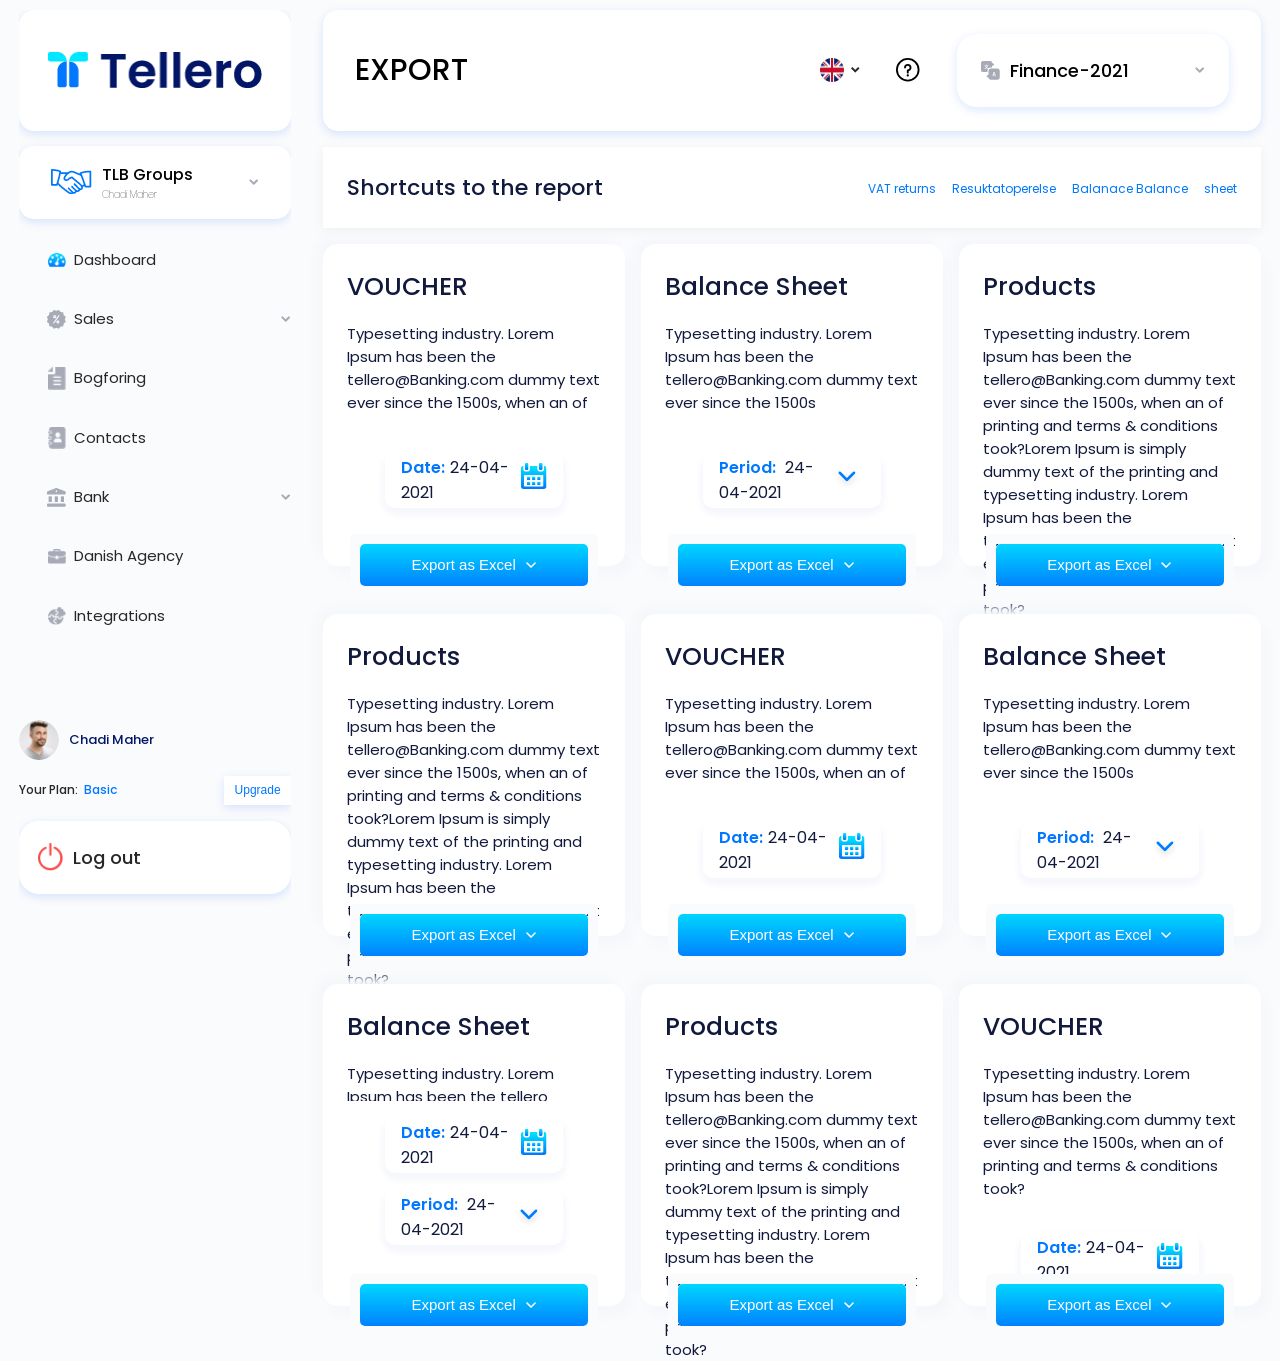
==== export.html @ 81c3078b "First Commit" ====
<!DOCTYPE html>
<html lang="en">

<head>
    <meta charset="UTF-8">
    <meta http-equiv="X-UA-Compatible" content="IE=edge">
    <meta name="viewport" content="width=device-width, initial-scale=1.0">
 
   
    <link rel="stylesheet" href="./css/Common.css">
    <link rel="stylesheet" href="./css/bank.css">
    <link rel="stylesheet" href="./css/export.css">

    <link
        href="https://fonts.googleapis.com/css2?family=Poppins:ital,wght@0,100;0,200;0,300;0,400;0,500;0,600;0,700;0,800;0,900;1,200;1,300;1,600&display=swap"
        rel="stylesheet">

    <link rel="stylesheet" href="https://pro.fontawesome.com/releases/v5.10.0/css/all.css"
        integrity="sha384-AYmEC3Yw5cVb3ZcuHtOA93w35dYTsvhLPVnYs9eStHfGJvOvKxVfELGroGkvsg+p" crossorigin="anonymous" />


    <title>Tellero</title>
</head>

<body>
    <div class="export-container">
      <div class="sidebar-wrapper">
        <div class="image-wrapper">
          <img src="./images/close.png" alt="">
        </div>
        <aside>
         
          <div class="logo-wrapper">
           <img src="images/main-logo.png" />
           
          </div>
  
          <div class="side-group-drop-down">
            <div class="side-group-head">
              <img src="./images/hand-shake.png" alt="">
              <div class="presentation">
                <h3>TLB Groups</h3>
                <p>Chadi Maher</p>
              </div>
              <img src="./images/aside-drop-down-gray-icon.png" alt="">
            </div>
          </div>
  
          <nav>
           <li class="nav-item">
               <a class="nav-link" href="#"> <div>
                   <img src="images/dashboard.png" />
               </div><span>Dashboard</span></a>
           </li>
  
           <li class="nav-item">
             <div class="item-head sales-item-head">
               <div><img src="images/discount.png" /></div>
               <p>Sales</p>
               <img src="./images/aside-drop-down-gray-icon.png" alt="">
             </div>
             <ul class="sales-contact">
               <li>
                 Current
               </li>
               <li>
                 All
               </li>
               <li>
                 Offer
               </li>
               <li>
                 Products
               </li>
               <li>
                 Subscription
               </li>
             </ul>
           </li>
           <li class="nav-item">
               <a class="nav-link" href="#">
                    <div>
                       <img
                       src="images/invoice.png" />
                    </div>
                       
                       <span>Bogforing</span></a>
           </li>
         
           <li class="nav-item">
               <a class="nav-link" href="#"><div>
                   <img
                   src="images/notebook-of-contacts.png" />
               </div><span>Contacts</span></a>
           </li>
  
           <li class="nav-item">
             <div class="item-head">
               <div><img src="images/bank-icon.png" /></div>
               <p>Bank</p>
               <img src="./images/aside-drop-down-gray-icon.png" alt="">
             </div>
           </li>
  
  
           <li class="nav-item">
               <a class="nav-link" href="#"><div>
                   <img
                   src="images/Tellero icons white-6.png" />
               </div><span>Danish Agency</span></a>
           </li>
           <li class="nav-item">
             <a class="nav-link" href="#"> <div>
                 <img src="images/skill-development.png" />
             </div><span>Integrations</span></a>
         </li>
          </nav>
  
          <div class="aside-bottom">
              <div class="profile-container">
               <img src="images/profile.png" />
               <p>Chadi Maher</p>
              </div>
              <div class="plan">
               <p>Your Plan: <span> Basic</span></p>
               <button type="button" class="btn btn-white">Upgrade</button>
              </div>
              <div class="logout">
               <a href="#"><img
                       src="images/signoff.png" /> Log out</a>
           </div>
          </div>
      </aside>
      </div>
       <section class="export-body">
        <div class="mobile-header">
          <img src="images/main-logo.png" />
          <img src="./images/humberger.png" alt="" class="burger-menu">
         </div>
        <div class="export-body-top">
            <div class="left">
      
                <h1>export</h1>
            </div>
            <div class="left-arrow-icon-mbl">
              <img src="./images/arrow-left.png" alt="">
            </div>
           <div class="right right-top">
            <div class="right-arrow-icon-mbl">
              <img src="./images/arrow-right.png" alt="">
            </div>
             <div class="country-dropdown">
               <div class="country-dropdown-head">
                 <img src="./images/flag.png" alt="">
                 <img src="./images/flag-drop-down.png" alt="">
               </div>
             </div>

            <!-- info icon -->
            <svg id="information" xmlns="http://www.w3.org/2000/svg" width="23.546" height="23.546" viewBox="0 0 23.546 23.546">
              <g id="Group_2309" data-name="Group 2309">
                <g id="Group_2308" data-name="Group 2308">
                  <circle id="Ellipse_1419" data-name="Ellipse 1419" cx="1.15" cy="1.15" r="1.15" transform="translate(10.623 16.257)" fill="#000"/>
                  <path id="Path_2082" data-name="Path 2082" d="M11.773,0A11.773,11.773,0,1,0,23.546,11.773,11.767,11.767,0,0,0,11.773,0Zm0,21.707a9.934,9.934,0,1,1,9.934-9.934A9.928,9.928,0,0,1,11.773,21.707Z" fill="#000"/>
                  <path id="Path_2083" data-name="Path 2083" d="M179.679,128.5A3.683,3.683,0,0,0,176,132.179a.92.92,0,0,0,1.84,0,1.84,1.84,0,1,1,1.84,1.84.92.92,0,0,0-.92.92v2.3a.92.92,0,0,0,1.84,0v-1.5a3.679,3.679,0,0,0-.92-7.242Z" transform="translate(-167.906 -122.59)" fill="#000"/>
                </g>
              </g>
            </svg>


            <div class="finance-dropdown">
              <div class="finance-dropdown-head">
                <img src="./images/translate.png" alt="">
                <h4>Finance-2021</h4>
                <img src="./images/aside-drop-down-gray-icon.png" alt="">
              </div>
              <ul class="finance-dropdown-content">
                    <li>
                      Finance Year 2021
                    </li>
                    <li>
                      Create new Finance Year
                    </li>
              </ul>
            </div>
           </div>
        </div>


        <div class="report-shortcut">
          <h2>Shortcuts to the report</h2>
          <div class="left-arrow-icon-mbl-shoutcut">
            <img src="./images/arrow-left.png" alt="">
          </div>
          <nav>
            
              <div class="right-arrow-icon-mbl-shoutcut">
                <img src="./images/arrow-right.png" alt="">
              </div>
            
            <li>
              <a href="#">
                VAT returns 
              </a>
            </li>
            <li>
              <a href="#">
                Resuktatoperelse
              </a>
            </li>
            <li>
              <a href="#">
                Balanace Balance
              </a>
            </li>
            <li>
              <a href="#">
                sheet
              </a>
            </li>
           
          </nav>
        </div>


        <form class="boxes">
          <div class="box date-box">
           <div class="presentation">
            <h1>VOUCHER</h1>
            <p>Typesetting industry. Lorem Ipsum has been the tellero@Banking.com dummy text ever since the 1500s, when an of printing and terms & conditions took?</p>
           </div>
            <div class="input-wrapper">
              <p>Date:<span>24-04-2021</span></p>
              <div class="image-wrapper">
                <img src="./images/calendar (1).png" alt="">
              </div>
            </div>

            <div class="button-wrapper">
              <button>
                Export as Excel
                <img src="./images/Group 2412.png" alt="">
              </button>
            </div>
          </div>

          <div class="box date-box">
            <div class="presentation">
             <h1>Balance Sheet</h1>
             <p>Typesetting industry. Lorem Ipsum has been the tellero@Banking.com dummy text ever since the 1500s</p>
            </div>
             <div class="input-wrapper">
               <p>Period: <span>24-04-2021</span></p>
               <img src="./images/Group Copy.png" alt="">
             </div>
 
             <div class="button-wrapper">
               <button>
                 Export as Excel
                 <img src="./images/Group 2412.png" alt="">
               </button>
             </div>
           </div>

           <div class="box">
            <div class="presentation">
             <h1>Products</h1>
             <p>Typesetting industry. Lorem Ipsum has been the tellero@Banking.com dummy text ever since the 1500s, when an of printing and terms & conditions took?Lorem Ipsum is simply dummy text of the printing and typesetting industry. Lorem Ipsum has been the tellero@Banking.com dummy text ever since the 1500s, when an of printing and terms & conditions took?</p>
            </div>
            
 
             <div class="button-wrapper">
               <button>
                 Export as Excel
                 <img src="./images/Group 2412.png" alt="">
               </button>
             </div>
           </div>

           <div class="box">
            <div class="presentation">
             <h1>Products</h1>
             <p>Typesetting industry. Lorem Ipsum has been the tellero@Banking.com dummy text ever since the 1500s, when an of printing and terms & conditions took?Lorem Ipsum is simply dummy text of the printing and typesetting industry. Lorem Ipsum has been the tellero@Banking.com dummy text ever since the 1500s, when an of printing and terms & conditions took?</p>
            </div>

             <div class="button-wrapper">
               <button>
                 Export as Excel
                 <img src="./images/Group 2412.png" alt="">
               </button>
             </div>
           </div>

           <div class="box date-box">
            <div class="presentation">
             <h1>VOUCHER</h1>
             <p>Typesetting industry. Lorem Ipsum has been the tellero@Banking.com dummy text ever since the 1500s, when an of printing and terms & conditions took?</p>
            </div>
             <div class="input-wrapper">
               <p>Date:<span>24-04-2021</span></p>
               <div class="image-wrapper">
                 <img src="./images/calendar (1).png" alt="">
               </div>
             </div>
 
             <div class="button-wrapper">
               <button>
                 Export as Excel
                 <img src="./images/Group 2412.png" alt="">
               </button>
             </div>
           </div>

           <div class="box date-box">
            <div class="presentation">
             <h1>Balance Sheet</h1>
             <p>Typesetting industry. Lorem Ipsum has been the tellero@Banking.com dummy text ever since the 1500s</p>
            </div>
             <div class="input-wrapper">
               <p>Period: <span>24-04-2021</span></p>
               <img src="./images/Group Copy.png" alt="">
             </div>
 
             <div class="button-wrapper">
               <button>
                 Export as Excel
                 <img src="./images/Group 2412.png" alt="">
               </button>
             </div>
           </div>

           <div class="box two-input-box">
            <div class="presentation">
             <h1>Balance Sheet</h1>
             <p>Typesetting industry. Lorem Ipsum has been the tellero</p>
            </div>  <div class="input-wrapper">
              <p>Date:<span>24-04-2021</span></p>
              <div class="image-wrapper">
                <img src="./images/calendar (1).png" alt="">
              </div>
            </div>
             <div class="input-wrapper">
               <p>Period: <span>24-04-2021</span></p>
               <img src="./images/Group Copy.png" alt="">
             </div>
           
             <div class="button-wrapper">
               <button>
                 Export as Excel
                 <img src="./images/Group 2412.png" alt="">
               </button>
             </div>
           </div>


           <div class="box">
            <div class="presentation">
             <h1>Products</h1>
             <p>Typesetting industry. Lorem Ipsum has been the tellero@Banking.com dummy text ever since the 1500s, when an of printing and terms & conditions took?Lorem Ipsum is simply dummy text of the printing and typesetting industry. Lorem Ipsum has been the tellero@Banking.com dummy text ever since the 1500s, when an of printing and terms & conditions took?</p>
            </div>

             <div class="button-wrapper">
               <button>
                 Export as Excel
                 <img src="./images/Group 2412.png" alt="">
               </button>
             </div>
           </div> 
           
           
           <div class="box">
            <div class="presentation">
             <h1>VOUCHER</h1>
             <p>Typesetting industry. Lorem Ipsum has been the tellero@Banking.com dummy text ever since the 1500s, when an of printing and terms & conditions took?</p>
            </div>
             <div class="input-wrapper">
               <p>Date:<span>24-04-2021</span></p>
               <div class="image-wrapper">
                 <img src="./images/calendar (1).png" alt="">
               </div>
             </div>
 
             <div class="button-wrapper">
               <button>
                 Export as Excel
                 <img src="./images/Group 2412.png" alt="">
               </button>
             </div>
           </div>
        </form>


       </section>

    </div>
          

    <script src="./js/Events/MobileVersion.js"></script>
    <script src="./js/Events/Aside.js"></script>
    
    <script src="js/jquery-3.6.0.js"></script>
    <script src="js/bootstrap.min.js"></script>
</body>

</html>
---- css/Common.css ----
* {
  margin: 0;
  padding: 0;
  box-sizing: border-box;
}
nav,
ul {
  list-style: none;
}
a {
  text-decoration: none;
}
body {
  background-color: #fafbfc;
}
.bank-container,
.export-container,
.voucher-container {
  height: 100%;
  padding: 0.6rem 0rem;
  width: 97%;
  margin: auto;
  display: grid;
  grid-template-columns: 272px 1fr;
  grid-gap: 2rem;
  font-family: "Poppins";
}
/* .voucher-container {
  display: flex;
  height: 100%;
  padding: 0.6rem 0rem;
  width: 97%;
  margin: auto;
  font-family: "Poppins";
} */
aside {
  display: flex;
  flex-direction: column;
  padding-bottom: 1rem;
  position: relative;
  height: 100vh;
  position: sticky;
  top: 0.6rem;
  min-width: 272px;
  overflow-y: auto;
  /* background: red !important; */
}
aside::-webkit-scrollbar {
  display: none;
}
.sidebar-wrapper .image-wrapper {
  display: none;
  /* box-shadow: 0 3px 10px 0 rgb(33 108 252 / 16%); */
}
aside .logo-wrapper {
  display: flex;
  align-items: center;
  justify-content: center;

  padding: 19px 10px;
  background-color: #fff;
  margin-bottom: 15px;
  box-shadow: 0 3px 10px 0 rgb(33 108 252 / 16%);
  border: solid 1px #ffffff;
  min-height: 121px !important;
  border-radius: 15px;
}

aside .logo-wrapper img {
  width: 214px;
}
aside .logo-wrapper p {
  font-size: 30px;
  color: #021668;
  font-weight: 700;
  line-height: 0.5;
  padding-left: 5px;
}
.side-group-head {
  background-color: #fff;
  display: flex;
  align-items: center;
  justify-content: center;
  height: 73px;
  padding: 0rem 2rem;
  box-shadow: 0 3px 10px 0 rgb(33 108 252 / 16%);
  border-radius: 15px;
  cursor: pointer;
}
.side-group-head .presentation {
  flex: 1;

  margin-left: 10px;
}
.side-group-head h3 {
  font-size: 16px;
  font-weight: 500;
}
.side-group-head p {
  font-size: 10px;
  font-weight: lighter;
}
aside nav {
  margin-top: 30px;
  margin-bottom: 50px;
  padding-left: 20px;
}
aside nav > * + * {
  margin-top: 2.3rem;
}
.nav-item .item-head {
  display: flex;
  align-items: center;
}
.nav-item .item-head p {
  flex: 1;
}
.nav-item .item-head {
  cursor: pointer;
}
.nav-item ul {
  margin: 1rem 0rem;
  padding-left: 3rem;
}
.nav-item ul li {
  font-size: 14px;
  line-height: 1.5;
  color: #272727;
}
.nav-item ul > * + * {
  margin-top: 10px;
}
aside nav li a,
.nav-item .item-head p {
  display: flex;
  align-items: center;
  font-size: 15px;
  line-height: 1.5;
  color: #272727;
}
aside nav li a div,
.nav-item .item-head div {
  width: 35px;
  text-align: center;
  display: flex;
  align-items: center;
  justify-content: center;
}
aside nav li a div img {
  width: 18px;
}
.mobile-header {
  background-color: #fff;
  height: 74px;
  border-radius: 15px;
  display: flex;
  align-items: center;
  justify-content: space-between;
  padding: 0rem 1.5rem;
  margin-bottom: 1rem;
  display: none;
  /* width: 100px; */
}
.mobile-header > img:first-child {
  width: 156px;
}
.mobile-header > img:last-child {
  cursor: pointer;
}
.sales-contact {
  display: none;
}
.sales-contact li {
  cursor: pointer;
}
.sales-contact.active {
  display: block;
}
.aside-bottom {
  flex: 1;
  display: flex;
  flex-direction: column;
  justify-content: flex-end;
}
.aside-bottom .profile-container,
.aside-bottom .plan {
  display: flex;
  align-items: center;
}
.aside-bottom .profile-container img {
  width: 40px;
  height: 40px;
  border-radius: 50%;
  object-fit: cover;
}
.aside-bottom .profile-container p {
  font-size: 13px;
  line-height: 1.5px;
  font-weight: 500;
  color: #021668;
  margin-left: 10px;
}
.aside-bottom .plan {
  justify-content: space-between;
  margin: 1rem 0rem;
}
.aside-bottom .plan p {
  color: #272727;
  font-size: 12px;
  font-weight: 500;
}
.aside-bottom .plan p span {
  color: #0077ff;

  margin-left: 3px;
}
.aside-bottom .plan button {
  background-color: #fff;
  color: #0077ff !important;
  font-size: 12px !important;
  font-weight: 500 !important;
  box-shadow: 0 3px 10px 0 rgb(33 108 252 / 16%);
  border: solid 1px #ffffff;
  padding: 0.4rem 0.6rem;
}
.logout a {
  text-decoration: none;
  color: #272727;
  font-size: 18px;
  font-weight: 600;
  box-shadow: 0 3px 10px 0 rgb(33 108 252 / 16%);
  border: solid 1px #ffffff;
  background-color: #ffffff;
  padding: 10px 18px;
  display: block;
  width: 100%;
  height: 73px;
  display: flex;
  align-items: center;
  font-weight: 500;
  border-radius: 20px;
  justify-content: flex-start;
}
.logout a img {
  width: 25px;
  height: 28px;
  margin-right: 10px;
}

@media screen and (max-width: 1100px) {
  .bank-container,
  .export-container,
  .voucher-container {
    grid-template-columns: 1fr;
    width: 92%;
    overflow: hidden;
  }

  aside .logo-wrapper img {
    width: 200px;
  }
  .table-head .col7,
  .table-body .col7 {
    justify-content: center !important;
  }
  .mobile-header {
    padding: 0px 1rem;

    height: 65px;
    box-shadow: 0 3px 10px 0 rgb(33 108 252 / 16%);
  }
  .mobile-header > img:last-child {
    width: 32px;
  }
  .mobile-header > img:first-child {
    width: 130px;
  }
}
@media screen and (max-width: 780px) {
  .sidebar-wrapper {
    position: fixed;
    z-index: 10;

    width: 80%;
    left: -100%;
    height: 100vh;
    top: 0;
    transition: 0.3s ease all;
  }
  .sidebar-wrapper::after {
    width: 100vw;
    height: 100vh;
    background: rgba(0, 0, 0, 0.5);
    content: "";
    position: absolute;
    top: 0;
    left: 0;
    z-index: -2;
  }

  aside {
    background-color: #fff;

    width: 100%;
    padding: 2rem 3rem;
  }

  .mobile-header {
    display: flex;
  }
  .sidebar-wrapper .image-wrapper {
    position: absolute;
    right: -30px;
    z-index: 222;
    top: 10px;
    border-radius: 99px;
    background-color: rgb(255, 255, 255);
    width: 68px;
    height: 43px;
    display: flex;
    align-items: center;
    justify-content: center;
    cursor: pointer;
  }
  .sidebar-wrapper.active {
    left: 0%;
  }
}

@media screen and (max-width: 400px) {
  aside {
    padding: 2rem 1rem;
  }
}
---- css/bank.css ----
/* export-body-top */
.bank-container aside .aside-bottom {
  /* margin-top: 10rem; */
}
.bank-body,
.export-body {
  display: flex;
  flex-direction: column;
  /* width: 100%; */
  flex: 1;
}
.bank-body-top,
.export-body-top {
  justify-content: space-between;
  background-color: #fff;
  padding: 0.35rem 1rem;
  box-shadow: 0 3px 10px 0 rgb(33 108 252 / 16%);
}
.export-body-top {
  padding: 0.8rem 2rem;
  border-radius: 15px;
  height: 121px;
}
.right-arrow-icon-mbl,
.left-arrow-icon-mbl {
  display: none;
}
.bank-body-top .left img,
.export-body-top .left img {
  width: 60px;
}
.bank-body-top .left h1,
.export-body-top .left h1 {
  font-weight: 500;
  text-transform: uppercase;
  font-size: 30px;
}
.bank-body-top,
.bank-body-top .left,
.bank-body-top .right,
.export-body-top,
.export-body-top .left,
.export-body-top .right {
  display: flex;
  align-items: center;
}
.country-dropdown-head {
  display: flex;
  align-items: center;
  width: 40px;
  justify-content: space-between;
  /* margin-right: 1rem; */
  cursor: pointer;
}

.export-body-top .right svg {
  margin-right: 2.3rem;
  margin-left: 2.3rem;
}
.finance-dropdown {
  position: relative;

  /* margin-left: 1.5rem; */
}
.finance-dropdown-content {
  position: absolute;
  top: 110%;
  background-color: #fff;
  width: 100%;
  border-radius: 24px;
  z-index: 222;
  min-height: 112px;
  display: none;

  flex-direction: column;
  justify-content: center;
}
.finance-dropdown-content.active {
  display: flex;
}
.finance-dropdown-content li {
  font-size: 16px;
  padding: 0.5rem 2rem;
  cursor: pointer;
  border-radius: 15px;
}
.finance-dropdown-content li:hover {
  /* background-color: rgb(250, 250, 250); */
}
.finance-dropdown-head {
  width: 272px;
  height: 73px;
  padding: 0rem 1.5rem;
  display: flex;
  align-items: center;

  border-radius: 20px;
  box-shadow: 0 3px 10px 0 rgb(33 108 252 / 16%);
  cursor: pointer;
}
.finance-dropdown-head h4 {
  flex: 1;
  margin-left: 10px;
  font-size: 18px;
  font-weight: 500;
}
/* .bank-body-top .right li,
.export-body-top .right li {
  width: 40px;
  height: 40px;

  border-radius: 50%;
} */
/* .bank-body-top .right li,
.export-body-top .right li {
  justify-content: center;
  cursor: pointer;
} */
/* .bank-body-top .right li:hover,
.export-body-top .right li:hover {
  background: linear-gradient(to bottom, #01ddff, #0085ff);
}
.bank-body-top .right li:hover svg path,
.export-body-top .right li:hover svg path {
  fill: #fff;
  stroke: #fff;
} */
/* .bank-body-top .right li + li,
.export-body-top .right li + li {
  margin-left: 0.4rem;
} */
.bank-body-bottom,
.export-body-bottom {
  flex: 1;
  margin-top: 2rem;
}
.bank-advantages {
  width: 72%;
  height: 100%;
  background-color: #fff;
  padding: 3rem;
  padding-bottom: 1rem;
  border-radius: 20px;
  box-shadow: 7px 7px 10px #eff0f1, -7px -7px 10px #eff0f1;
  display: flex;
  position: relative;
  flex-direction: column;
}
.bank-connection-box-wrapper {
  position: absolute;
  top: 50%;
  width: 60%;
  right: -30%;
  transform: translateY(-50%);
  border-radius: 25px;
  background: linear-gradient(to right, #eceef3, #fafbfc, #fafbfc);
  height: 400px;
  display: flex;
  align-items: center;
}
.bank-connection-box {
  width: 95%;
  padding: 2rem 0rem;
  margin: auto;
  border-radius: 25px;
  background-color: #fff;

  height: 370px;
  display: flex;
  flex-direction: column;
  align-items: center;

  justify-content: center;
}
.bank-connection-box .add-connection-heading {
  display: flex;
  align-items: center;
  margin-top: 10px;
}
.bank-connection-box .add-connection-heading h1 {
  font-size: 20px;
  color: #11193c;
  margin-left: 10px;
}
.bank-connection-box small {
  color: #11193c;
  font-size: 12px;
}
.bank-connection-box button {
  border-radius: 5px;
  box-shadow: 0 0 26px 0 #01d6ff;
  background-image: linear-gradient(to right, #01e6ff, #0077ff);
  margin-top: 1.3rem;

  text-transform: capitalize;
  color: #fff;
  outline: none;
  border: 1px solid #fff;
  font-size: 16px;
  padding: 1rem 3rem;
  cursor: pointer;
}
.step-dots-img {
  margin-top: 1.5rem;
}
.bank-advantages ul {
  width: 70%;
  padding-left: 2rem;
}
.bank-advantages ul li {
  display: flex;
  align-items: flex-start;
}
.bank-advantages ul li + li {
  margin-top: 5rem;
}
.bank-advantages ul li img {
  margin-right: 10px;
}
.bank-advantages ul li h3 {
  color: #11193c;
  font-size: 18px;
  font-weight: 500;
}
.bank-advantages ul li p {
  font-size: 15px;
  margin-top: 10px;
  color: #11193c;
}
.bank-advantages > p {
  flex: 1;
  color: #11193c;
  display: flex;
  align-items: flex-end;
  font-size: 13px;
  margin-top: 1rem;
}
.bank-advantages > p > a {
  color: #0077ff;
  margin-left: 5px;
}

@media screen and (max-width: 900px) {
  .bank-connection-box-wrapper {
    /* position: static; */
    left: 0;
    background: #fff;
    width: 100%;
    top: -250px;
  }
  .bank-advantages {
    width: 100%;
    margin-top: 450px;
    padding: 3rem 1rem;
    box-shadow: 0px 0px 0px transparent;
  }
  .bank-advantages ul {
    width: 100%;
  }
  .export-body-top {
    padding: 20px;
    height: 75px;
  }
  .export-body-top .left h1 {
    font-size: 1.25rem !important;
  }
  .bank-advantages ul {
    padding-left: 0px;
  }
  .bank-advantages {
    padding: 3rem 2rem;
  }
  .bank-advantages > p {
    flex: 0;
  }
}
@media screen and (max-width: 650px) {
  .export-body-top {
    position: relative;
  }
  .right-arrow-icon-mbl,
  .left-arrow-icon-mbl {
    display: block;
  }
  .right-arrow-icon-mbl {
    flex: 1;
  }
  .export-body-top .right {
    position: absolute;
    padding: 0rem 1rem;
    z-index: 2;
    left: 100%;
    background-color: #fff;
    width: 100%;
    border-radius: 15px;
    transition: 0.5s ease all;

    height: 100%;
  }
  .finance-dropdown-head {
    width: 100%;
    height: 60px;
  }
  .finance-dropdown-head > img:last-child {
    width: 14px;
  }
  .finance-dropdown-head h4 {
    font-size: 13px;
    margin-right: 10px;
  }
  .finance-dropdown-content li {
    font-size: 12px;
  }
  .export-body-top .right svg {
    margin-right: 20px;
    margin-left: 20px;
  }
}
---- css/export.css ----
.report-shortcut {
  background-color: #fff;
  justify-content: space-between;
  padding: 1.5rem;
  margin-top: 1rem;
  box-shadow: 0 3px 10px 0 #eff0f1;
}
.report-shortcut,
.report-shortcut nav {
  display: flex;
  align-items: center;
}
.right-arrow-icon-mbl-shoutcut,
.left-arrow-icon-mbl-shoutcut {
  display: none;
}
.report-shortcut h2 {
  font-size: 22px;
  color: #11193c;
  font-weight: 500;
}
.report-shortcut nav a {
  color: #0077ff;
  font-size: 12px;
}
.report-shortcut nav li + li {
  margin-left: 1rem;
}
.boxes {
  display: grid;
  grid-template-columns: repeat(3, 1fr);
  grid-auto-rows: 322px;
  grid-column-gap: 1rem;
  grid-row-gap: 3rem;
  margin-top: 1rem;
}
.boxes .box {
  background-color: #fff;
  padding: 1.5rem;
  padding-bottom: 4rem;
  border-radius: 15px;
  position: relative;
  box-shadow: 7px 10px 10px #f5f7fb, -7px -7px 10px #f5f7fb;
  /* box-shadow: 0 3px 10px 0 #eff0f1; */
}
.boxes {
  margin-bottom: 2rem;
}
.boxes .box h1 {
  font-size: 25px;
  font-weight: 500;
  color: #11193c;
}
.boxes .box .presentation p {
  font-size: 15px;
  margin-top: 1rem;
  color: #11193c;
}
.boxes .box.date-box .presentation {
  height: 65%;
  overflow: hidden;
}
.boxes .box.two-input-box .presentation {
  height: 40%;
  overflow: hidden;
}
.boxes .box.two-input-box .input-wrapper {
  margin-top: 1rem;
}
.boxes .box .input-wrapper {
  display: flex;
  align-items: center;
  justify-content: space-between;

  width: 70%;

  height: 56px;
  margin: auto;
  margin-top: 2rem;
  box-shadow: 2px 5px 10px #f5f7fb, -2px 5px 10px #f5f7fb;
  padding: 0.6rem 1rem;
  border-radius: 10px;
}
.boxes .box .input-wrapper p {
  color: #0077ff;
  font-weight: 600;
  font-size: 16px;
}
.boxes .box .input-wrapper span {
  margin-left: 5px;
  font-weight: 400;
  color: #11193c;
}

.boxes .box .button-wrapper {
  border: 10px solid #fafbfc;
  position: absolute;
  left: 50%;
  transform: translateX(-50%);
  bottom: -30px;
  border-radius: 5px;
}

.boxes .box .button-wrapper button {
  width: 228px;
  height: 42px;
  display: flex;
  align-items: center;
  justify-content: center;
  color: #fff;
  cursor: pointer;
  border: none;
  border-radius: 5px;
  outline: none;
  background: linear-gradient(to bottom, #00d6ff, #0082ff);
  font-size: 15px;
  font-weight: 500;
}
.boxes .box .button-wrapper button img {
  margin-left: 10px;
}
@media screen and (max-width: 1000px) {
  .boxes {
    grid-template-columns: 1fr 1fr;
  }
}

@media screen and (max-width: 900px) {
  .export-body-top,
  .report-shortcut {
    padding: 20px;
    height: 75px;
  }

  .report-shortcut {
    padding: 20px !important;
    border-radius: 15px;
  }
  .export-body-top .left h1 {
    font-size: 1.25rem !important;
  }
  .bank-advantages ul {
    padding-left: 0px;
  }
  .bank-advantages {
    padding: 3rem 2rem;
  }
}
@media screen and (max-width: 700px) {
  .boxes {
    grid-template-columns: 1fr;
  }
}
@media screen and (max-width: 650px) {
  .export-body-top {
    position: relative;
  }
  .right-arrow-icon-mbl,
  .left-arrow-icon-mbl {
    display: block;
    cursor: pointer;
  }
  .right-arrow-icon-mbl {
    flex: 1;
  }
  .export-body-top .right,
  .report-shortcut nav {
    position: absolute;
    padding: 0rem 1rem;
    z-index: 2;
    left: 100%;
    background-color: #fff;
    width: 100%;
    transition: 0.5s ease all;

    height: 100%;
  }

  .finance-dropdown-head {
    width: 100%;
    height: 60px;
  }
  .finance-dropdown-head > img:last-child {
    width: 14px;
  }
  .finance-dropdown-head h4 {
    font-size: 13px;
    margin-right: 10px;
  }
  .finance-dropdown-content li {
    font-size: 12px;
  }

  .export-body-top .right svg {
    margin-right: 20px;
    margin-left: 20px;
  }
  .report-shortcut {
    position: relative;
    overflow: hidden;
    padding: 2rem 2rem;
  }
  .report-shortcut nav {
    display: flex;
    align-items: center;
  }
  .report-shortcut nav div {
    display: block;
    flex: 1;
  }
  .right-arrow-icon-mbl-shoutcut,
  .left-arrow-icon-mbl-shoutcut {
    display: block;
  }
}
/* @media screen and (max-width: 500px) {
  .report-shortcut nav li a {
    font-size: 8px;
  }
} */
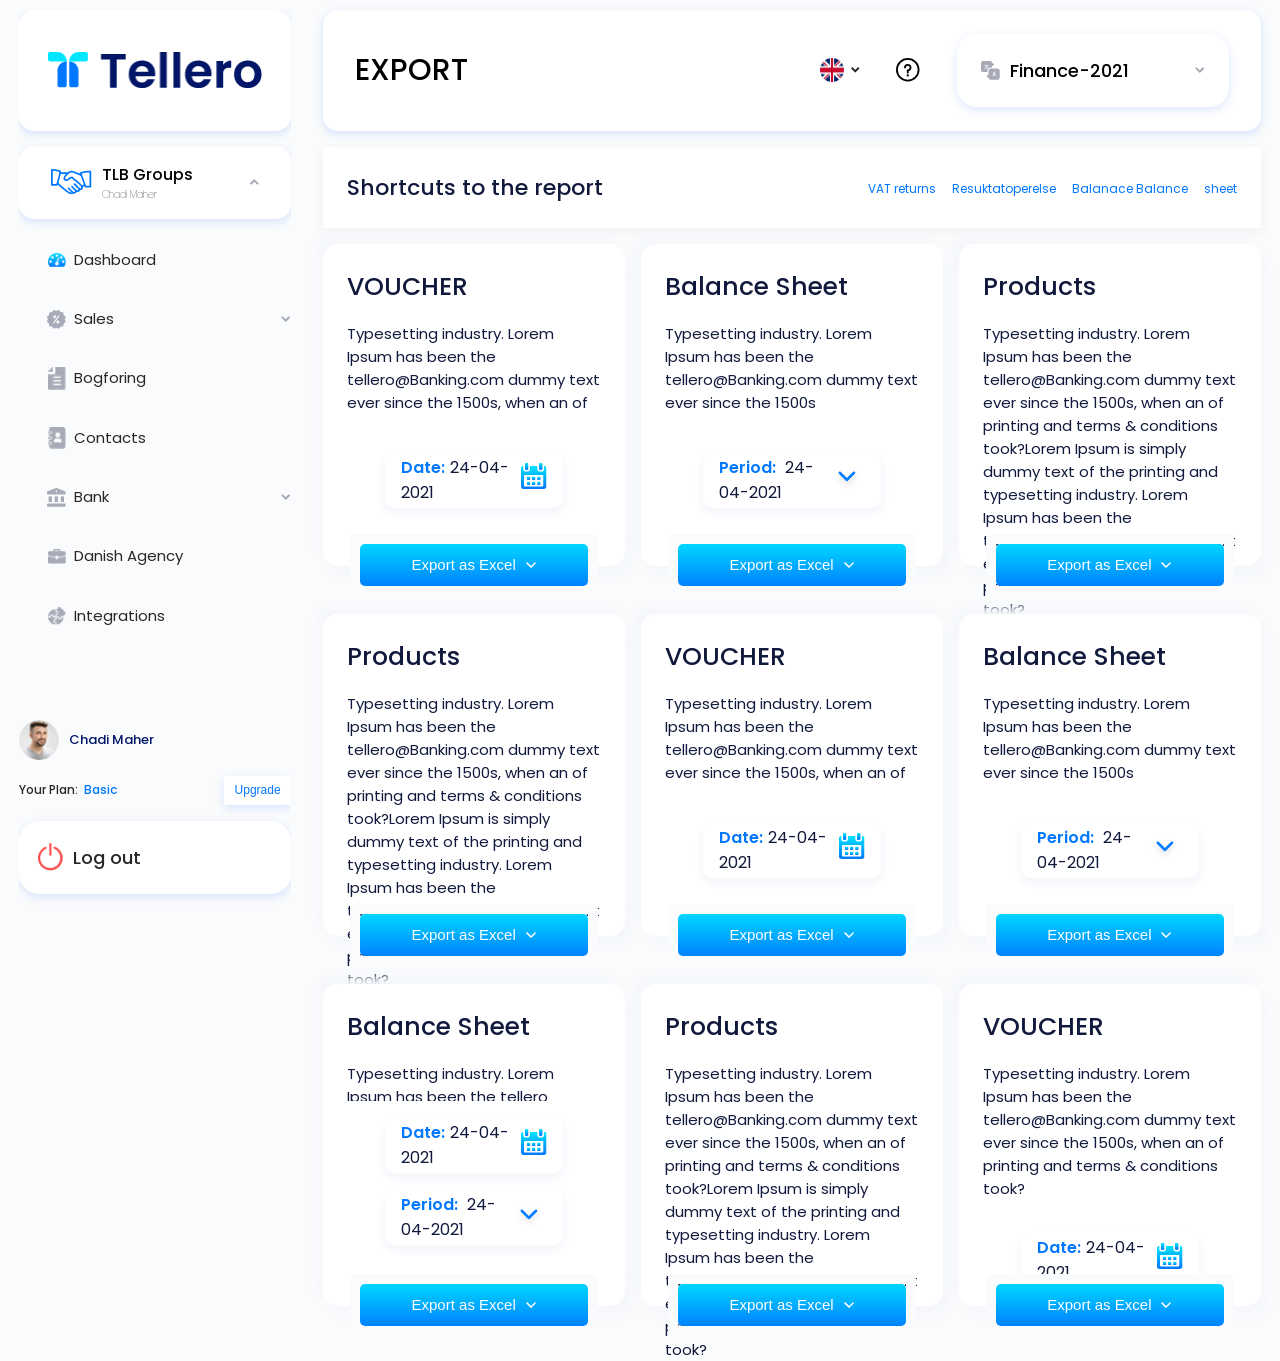
==== commit 33c8ef60: "DropDown Added" ====
--- a/export.html
+++ b/export.html
@@ -34,17 +34,38 @@
            <img src="images/main-logo.png" />
            
           </div>
-  
-          <div class="side-group-drop-down">
+   <div class="side-group-drop-down">
             <div class="side-group-head">
               <img src="./images/hand-shake.png" alt="">
               <div class="presentation">
                 <h3>TLB Groups</h3>
                 <p>Chadi Maher</p>
               </div>
-              <img src="./images/aside-drop-down-gray-icon.png" alt="">
-            </div>
+              <img src="./images/aside-drop-down-gray-icon.png" alt="" class="side-group-head-arrow">
+            </div>
+         
+          <div class="inner-setting">
+                <div
+                    class="top">
+
+                    <img src="images/add.png" />
+                    <h5 class="m-0">Add a business</h5>
+                </div>
+
+                <ul class="">
+                    <li>
+                        <a href="#">Settings</a>
+                    </li>
+                    <li >
+                        <a href="#">Get Help</a>
+                    </li>
+                    <li >
+                        <a href="#">Log out</a>
+                    </li>
+                </ul>
+                </div>
           </div>
+  
   
           <nav>
            <li class="nav-item">
--- a/css/Common.css
+++ b/css/Common.css
@@ -76,6 +76,9 @@
   line-height: 0.5;
   padding-left: 5px;
 }
+.side-group-drop-down{
+  position:relative;
+}
 .side-group-head {
   background-color: #fff;
   display: flex;
@@ -100,6 +103,53 @@
   font-size: 10px;
   font-weight: lighter;
 }
+.side-group-head-arrow{
+  transform:rotate(180deg)
+}
+.side-group-head-arrow.active{
+  transform:rotate(0deg)
+}
+.inner-setting{
+  background:#Fff;
+  border-radius:15px;
+  position:absolute;
+  width:100%;
+  top:115%;box-shadow: 0 0 10px 0 rgb(33 108 252 / 16%);
+  padding:2rem;
+  display:none;
+}
+
+.inner-setting.active{
+  display:block;
+}
+.inner-setting .top{
+  display:flex;
+  align-items:center;
+  justify-content:center;
+  padding-bottom:1rem;
+    border-bottom:1px solid #11193c;
+}
+.inner-setting .top h5{
+  font-size: 16px;
+    line-height: 1.5;
+    color: #11193C;
+    margin-left:5px;
+    font-weight:400;
+    
+}
+  .inner-setting ul{
+    margin-top:2rem;
+    padding-left:2.5rem;
+  }
+    .inner-setting ul > *+*{
+      margin-top:1rem;
+    }
+    .inner-setting ul > li a{
+    opacity: 0.8;
+    font-size: 13px;
+    line-height: 1.53;
+    color: #11193c ;
+    }
 aside nav {
   margin-top: 30px;
   margin-bottom: 50px;
